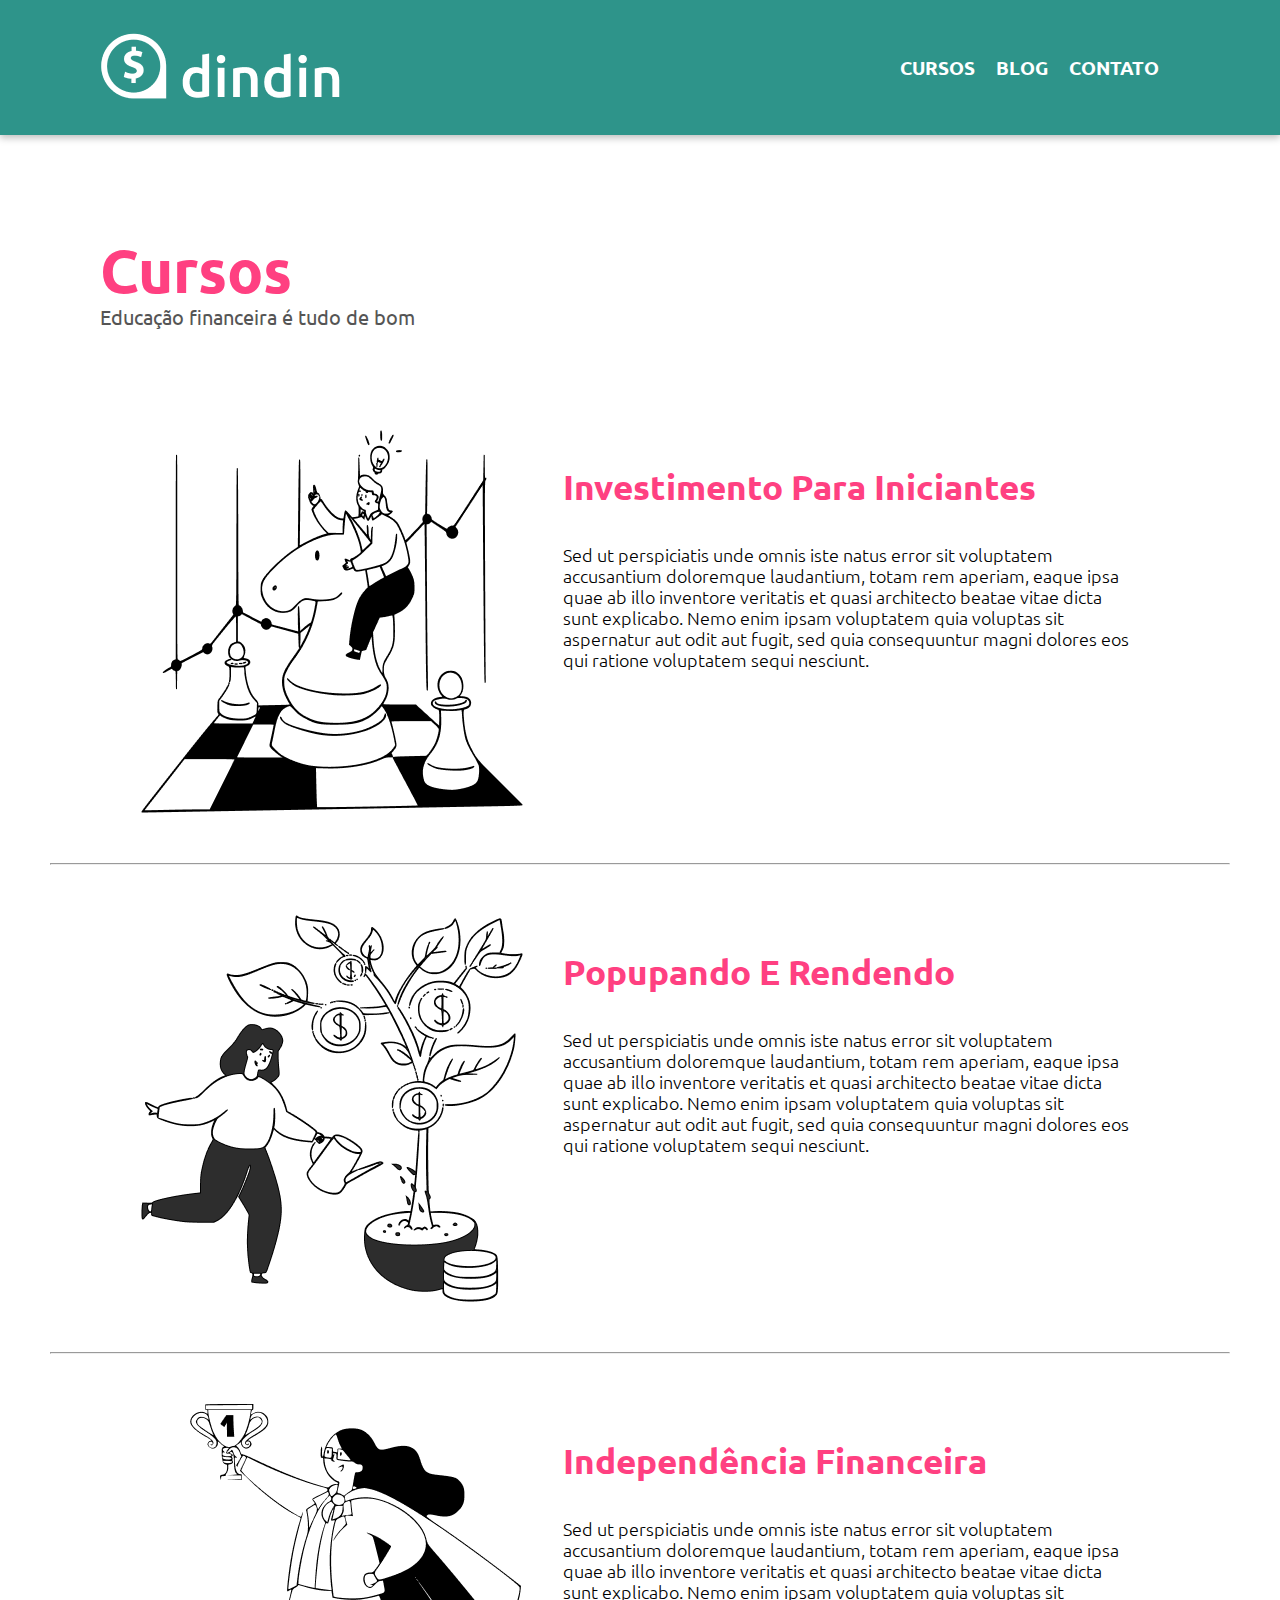
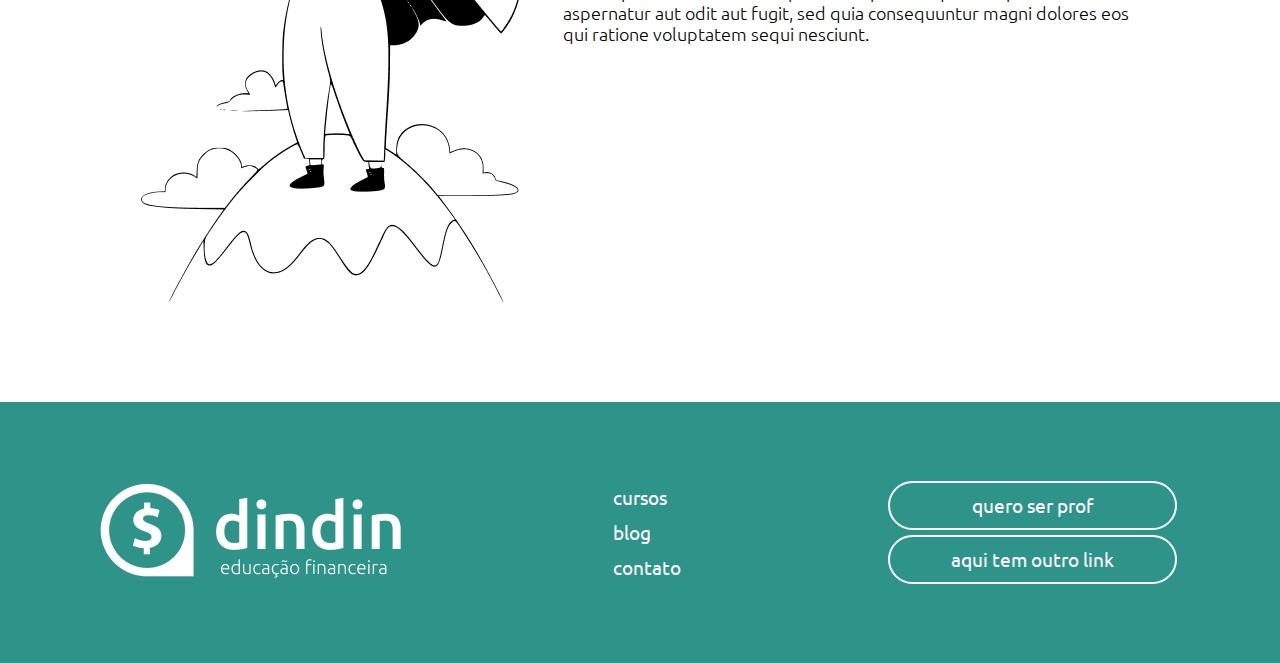
==== index.html @ d04f0b4e "first" ====
<!DOCTYPE html>
<html lang="en">

<head>
    <meta charset="UTF-8">
    <meta http-equiv="X-UA-Compatible" content="IE=edge">
    <meta name="viewport" content="width=device-width, initial-scale=1.0">
    <link rel="stylesheet" type="text/css" href="estilo.css">
    <title>DinDin</title>
</head>

<body>
    <div class="principal">
        <div class="topo">
            <div class="topo-logo">
                <h1>dindin</h1>
                <img src="/dindin-imagens/logo-header.png" alt="dindin-logo">
            </div>
            <div class="topo-menu">
                
                <ul class="menu">
                    <a href="cursos.html">
                        <li>cursos</li>
                    </a>
                    <a href="blog.html">
                        <li id="item-receitas">blog</li>

                    </a>
                    <a href="contato.html">
                        <li>contato</li>
                    </a>
                </ul>
                <div class="menu-icon">
                    <img src="/dindin-imagens/menu_FILL0_wght400_GRAD0_opsz48.png" alt="menu">
                </div>
            </div>
        </div>
        <div class="conteudo-principal">
            <div id="titulo-cursos">
                <h1>Cursos</h1>
                <p>Educação financeira é tudo de bom</p>
            </div>
            <div class="caixa">
                <img src="/dindin-imagens/ilustra-poupando.png" alt="fig1">
                <div id="caixa-texto">
                    <h1>Investimento para iniciantes</h1>
                    <p> Sed ut perspiciatis unde omnis iste natus error sit voluptatem accusantium doloremque laudantium, totam rem aperiam, eaque ipsa quae ab illo inventore veritatis et quasi architecto beatae vitae dicta sunt explicabo. Nemo enim ipsam voluptatem quia voluptas sit aspernatur aut odit aut fugit, sed quia consequuntur magni dolores eos qui ratione voluptatem sequi nesciunt. </p>
                </div>
            </div><hr>
            <div class="caixa">
                <img src="/dindin-imagens/ilustra-investimento.png" alt="fig1">
                <div id="caixa-texto">
                    <h1>Popupando e rendendo</h1>
                    <p> Sed ut perspiciatis unde omnis iste natus error sit voluptatem accusantium doloremque laudantium, totam rem aperiam, eaque ipsa quae ab illo inventore veritatis et quasi architecto beatae vitae dicta sunt explicabo. Nemo enim ipsam voluptatem quia voluptas sit aspernatur aut odit aut fugit, sed quia consequuntur magni dolores eos qui ratione voluptatem sequi nesciunt. </p>
                </div>
            </div><hr>
            <div class="caixa">
                <img src="/dindin-imagens/ilustra-independencia.png" alt="fig1">
                <div id="caixa-texto">
                    <h1>Independência financeira</h1>
                    <p> Sed ut perspiciatis unde omnis iste natus error sit voluptatem accusantium doloremque laudantium, totam rem aperiam, eaque ipsa quae ab illo inventore veritatis et quasi architecto beatae vitae dicta sunt explicabo. Nemo enim ipsam voluptatem quia voluptas sit aspernatur aut odit aut fugit, sed quia consequuntur magni dolores eos qui ratione voluptatem sequi nesciunt. </p>
                </div>
            </div>
        </div>    
        <div class="rodape">
            
                <div class="rodape-logo">
                    <img src="/dindin-imagens/logo-footer.png" alt="logo">
                </div>
                <div class="rodape-menu">
                    <ul class="menu">
                        <a href="cursos.html">
                            <li>cursos</li>
                        </a>
                        <a href="blog.html">
                            <li id="item-receitas">blog</li>

                        </a>
                        <a href="contato.html">
                            <li>contato</li>
                        </a>
                    </ul>
                </div>
                <div class="rodape-button">
                    <input type="submit" value="quero ser prof">
                    <input type="submit" value="aqui tem outro link">
                </div>
            
        </div>
    </div>
    </body>
    
    </html>
---- estilo.css ----
@import url('https://fonts.googleapis.com/css2?family=Montserrat:ital,wght@0,100;0,200;0,300;0,400;0,500;0,600;0,700;0,800;0,900;1,100;1,200;1,300;1,400;1,500;1,600;1,700;1,800;1,900&family=Ubuntu:ital,wght@0,300;0,400;0,500;0,700;1,300;1,400;1,500;1,700&display=swap');

*{
    margin: 0;
    padding: 0;
    box-sizing: border-box;
    font-family: 'Ubuntu', sans-serif;
}

li, a{
    text-decoration: none;
    list-style: none;
    color: white;
    text-transform: uppercase;
    font-size: 1.1em;
    font-weight: 700;
}

.topo-menu ul{
    display: flex;
}
.topo-menu li{
    margin-right: 21px;
}

.topo-menu{
    display: flex;
    flex-wrap: wrap;
    align-items: center;
    justify-items: center;
    justify-content: center;
}

.topo{
    background-color:#2E948A;
    width: 100vw;
    min-height: 15vh;
    display: flex;
    flex-wrap: wrap;
    justify-content: space-between;
    padding: 0 100px;
    align-content: center;
    box-shadow: 0px 3px 7px rgba(0, 0, 0, 0.25);
}

.topo-logo h1{
    visibility: hidden;
    font-size: 0.1em;
}

/* .topo-logo{
    border: 1px solid purple;
}  */

.topo-menu li:hover{
    font-size: 1.5em;
    transition: 0.3s;
    
}

.conteudo-principal{
   padding: 50px;
}

.topo .menu-icon{
    visibility: hidden;
    position: absolute;
    /* border: 1px solid red; */
}



.rodape{
    min-height: 29vh;
    background-color:#2E948A;
    width: 100vw;
    display: flex;
    align-items: center;
    justify-content: space-around;
}

/* .rodape .rodape-menu{
    border: 1px solid red;
}

.rodape-logo{
    border: 1px solid red;
} */

/* .rodape .rodape-button{
    border: 1px solid red;
} */

.rodape .rodape-menu li{
    font-weight: 400;
    text-transform: lowercase;
    padding: 5px;
}

.rodape .rodape-button input{
    
    padding: 10px;
    margin: 5px;
    width: 289px;
    display: block;
    border: 2px solid #FFFFFF;
    font-size: 1.2em;
    color: #FFFFFF;
    background-color:#2E948A;
    border-radius: 62px;
    text-transform: lowercase;
}

.conteudo-principal #titulo-cursos{
    padding: 50px;
    /* border: 1px solid black; */
}

.conteudo-principal #titulo-cursos h1{
    text-transform: capitalize;
    font-weight: 700;
    font-size: 60px;
    line-height: 69px;
    color: #FF4081;
}
.conteudo-principal #titulo-cursos p{
    font-weight: 400;
    font-size: 20px;
    color: #555555;
}

.conteudo-principal .caixa{
    padding: 50px;
    /* border: 1px solid black; */
    display: flex;
    justify-content: space-evenly;
}

.conteudo-principal .caixa #caixa-texto{
    /* background-color: red; */
    width: 45vw;
}

.conteudo-principal .caixa #caixa-texto h1{
    text-transform: capitalize;
    font-weight: 700;
    font-size: 35px;
    line-height: 40px;
    color: #FF4081;
    margin: 37px 0px;
}

.conteudo-principal .caixa #caixa-texto p{
    font-weight: 300;
    font-size: 18px;
    line-height: 21px;
    color: #000000;
}

/* .conteudo-principal .caixa img{
    background-color: purple;
} */


@media only screen and (max-width: 750px){
 

    .topo .menu-icon{
        visibility: visible;
        border: 1px solid red;
    }
    
    .topo-menu{
        /* border: 1px solid red; */
        visibility: hidden;
        padding: 30px;
    }

    .topo-logo{
        margin: 0;
    }
    .topo{
        
        justify-items: center;
        justify-content: center;
        display: flex;
        align-items: center;
        align-content: center;
    }

    .rodape{
        /* border: 1px solid red; */
        flex-direction: column;
        flex-wrap: wrap;
    }

    .rodape div{
        /* border: 1px solid red; */
        margin: 15px;
    }

    .conteudo-principal .caixa{
        box-sizing: border-box;
        flex-direction: column;
        align-items: center;
    }

    .conteudo-principal .caixa #caixa-texto{
       display: block;
       min-width: 350px;
    }

}
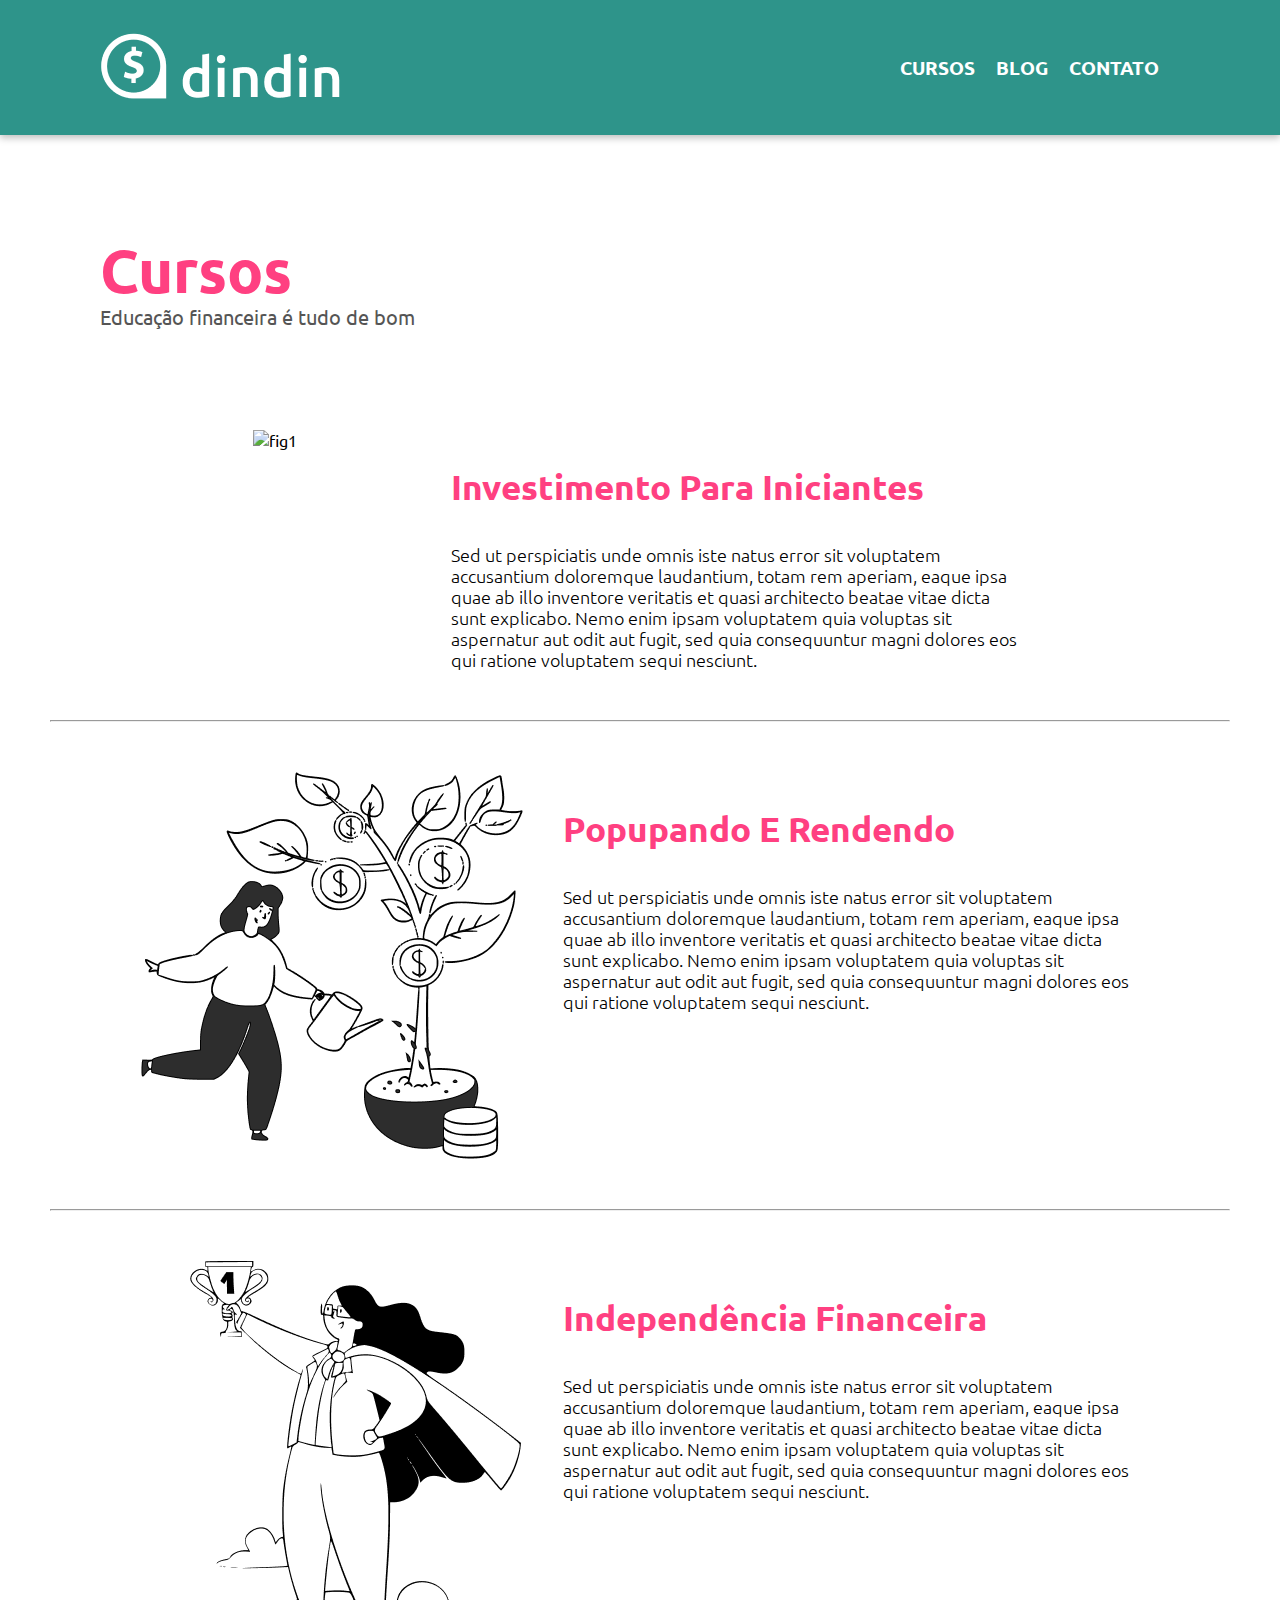
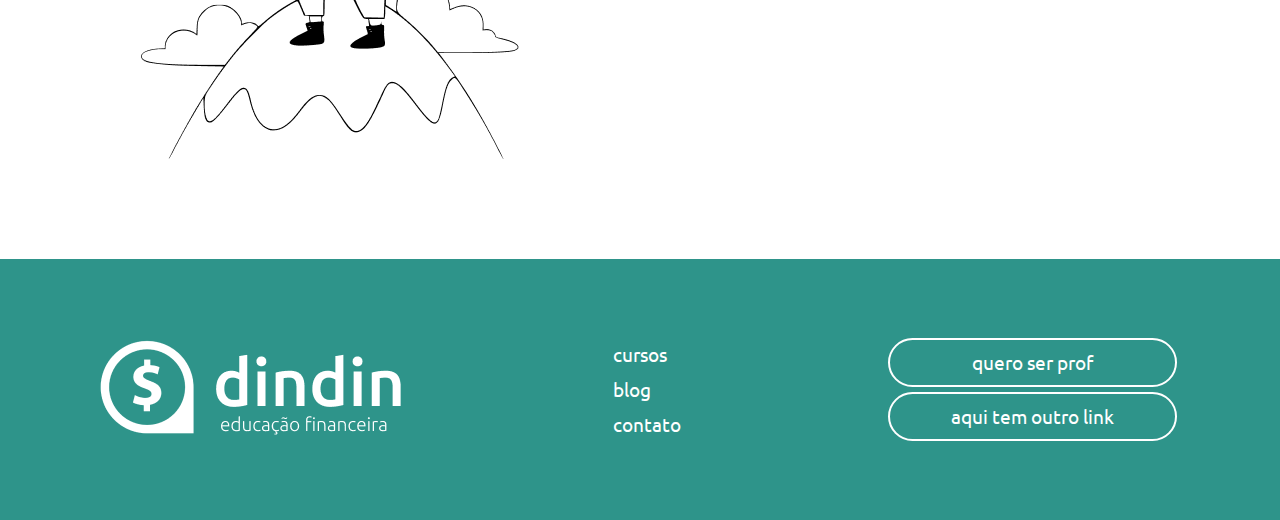
==== commit 34817974: "Update index.html" ====
--- a/index.html
+++ b/index.html
@@ -14,7 +14,7 @@
         <div class="topo">
             <div class="topo-logo">
                 <h1>dindin</h1>
-                <img src="/dindin-imagens/logo-header.png" alt="dindin-logo">
+                <img src="dindin-imagens/logo-header.png" alt="dindin-logo">
             </div>
             <div class="topo-menu">
                 
@@ -31,7 +31,7 @@
                     </a>
                 </ul>
                 <div class="menu-icon">
-                    <img src="/dindin-imagens/menu_FILL0_wght400_GRAD0_opsz48.png" alt="menu">
+                    <img src="dindin-imagens/menu_FILL0_wght400_GRAD0_opsz48.png" alt="menu">
                 </div>
             </div>
         </div>
@@ -41,21 +41,21 @@
                 <p>Educação financeira é tudo de bom</p>
             </div>
             <div class="caixa">
-                <img src="/dindin-imagens/ilustra-poupando.png" alt="fig1">
+                <img src="/indin-imagens/ilustra-poupando.png" alt="fig1">
                 <div id="caixa-texto">
                     <h1>Investimento para iniciantes</h1>
                     <p> Sed ut perspiciatis unde omnis iste natus error sit voluptatem accusantium doloremque laudantium, totam rem aperiam, eaque ipsa quae ab illo inventore veritatis et quasi architecto beatae vitae dicta sunt explicabo. Nemo enim ipsam voluptatem quia voluptas sit aspernatur aut odit aut fugit, sed quia consequuntur magni dolores eos qui ratione voluptatem sequi nesciunt. </p>
                 </div>
             </div><hr>
             <div class="caixa">
-                <img src="/dindin-imagens/ilustra-investimento.png" alt="fig1">
+                <img src="dindin-imagens/ilustra-investimento.png" alt="fig1">
                 <div id="caixa-texto">
                     <h1>Popupando e rendendo</h1>
                     <p> Sed ut perspiciatis unde omnis iste natus error sit voluptatem accusantium doloremque laudantium, totam rem aperiam, eaque ipsa quae ab illo inventore veritatis et quasi architecto beatae vitae dicta sunt explicabo. Nemo enim ipsam voluptatem quia voluptas sit aspernatur aut odit aut fugit, sed quia consequuntur magni dolores eos qui ratione voluptatem sequi nesciunt. </p>
                 </div>
             </div><hr>
             <div class="caixa">
-                <img src="/dindin-imagens/ilustra-independencia.png" alt="fig1">
+                <img src="dindin-imagens/ilustra-independencia.png" alt="fig1">
                 <div id="caixa-texto">
                     <h1>Independência financeira</h1>
                     <p> Sed ut perspiciatis unde omnis iste natus error sit voluptatem accusantium doloremque laudantium, totam rem aperiam, eaque ipsa quae ab illo inventore veritatis et quasi architecto beatae vitae dicta sunt explicabo. Nemo enim ipsam voluptatem quia voluptas sit aspernatur aut odit aut fugit, sed quia consequuntur magni dolores eos qui ratione voluptatem sequi nesciunt. </p>
@@ -65,7 +65,7 @@
         <div class="rodape">
             
                 <div class="rodape-logo">
-                    <img src="/dindin-imagens/logo-footer.png" alt="logo">
+                    <img src="dindin-imagens/logo-footer.png" alt="logo">
                 </div>
                 <div class="rodape-menu">
                     <ul class="menu">
@@ -90,4 +90,4 @@
     </div>
     </body>
     
-    </html>+    </html>
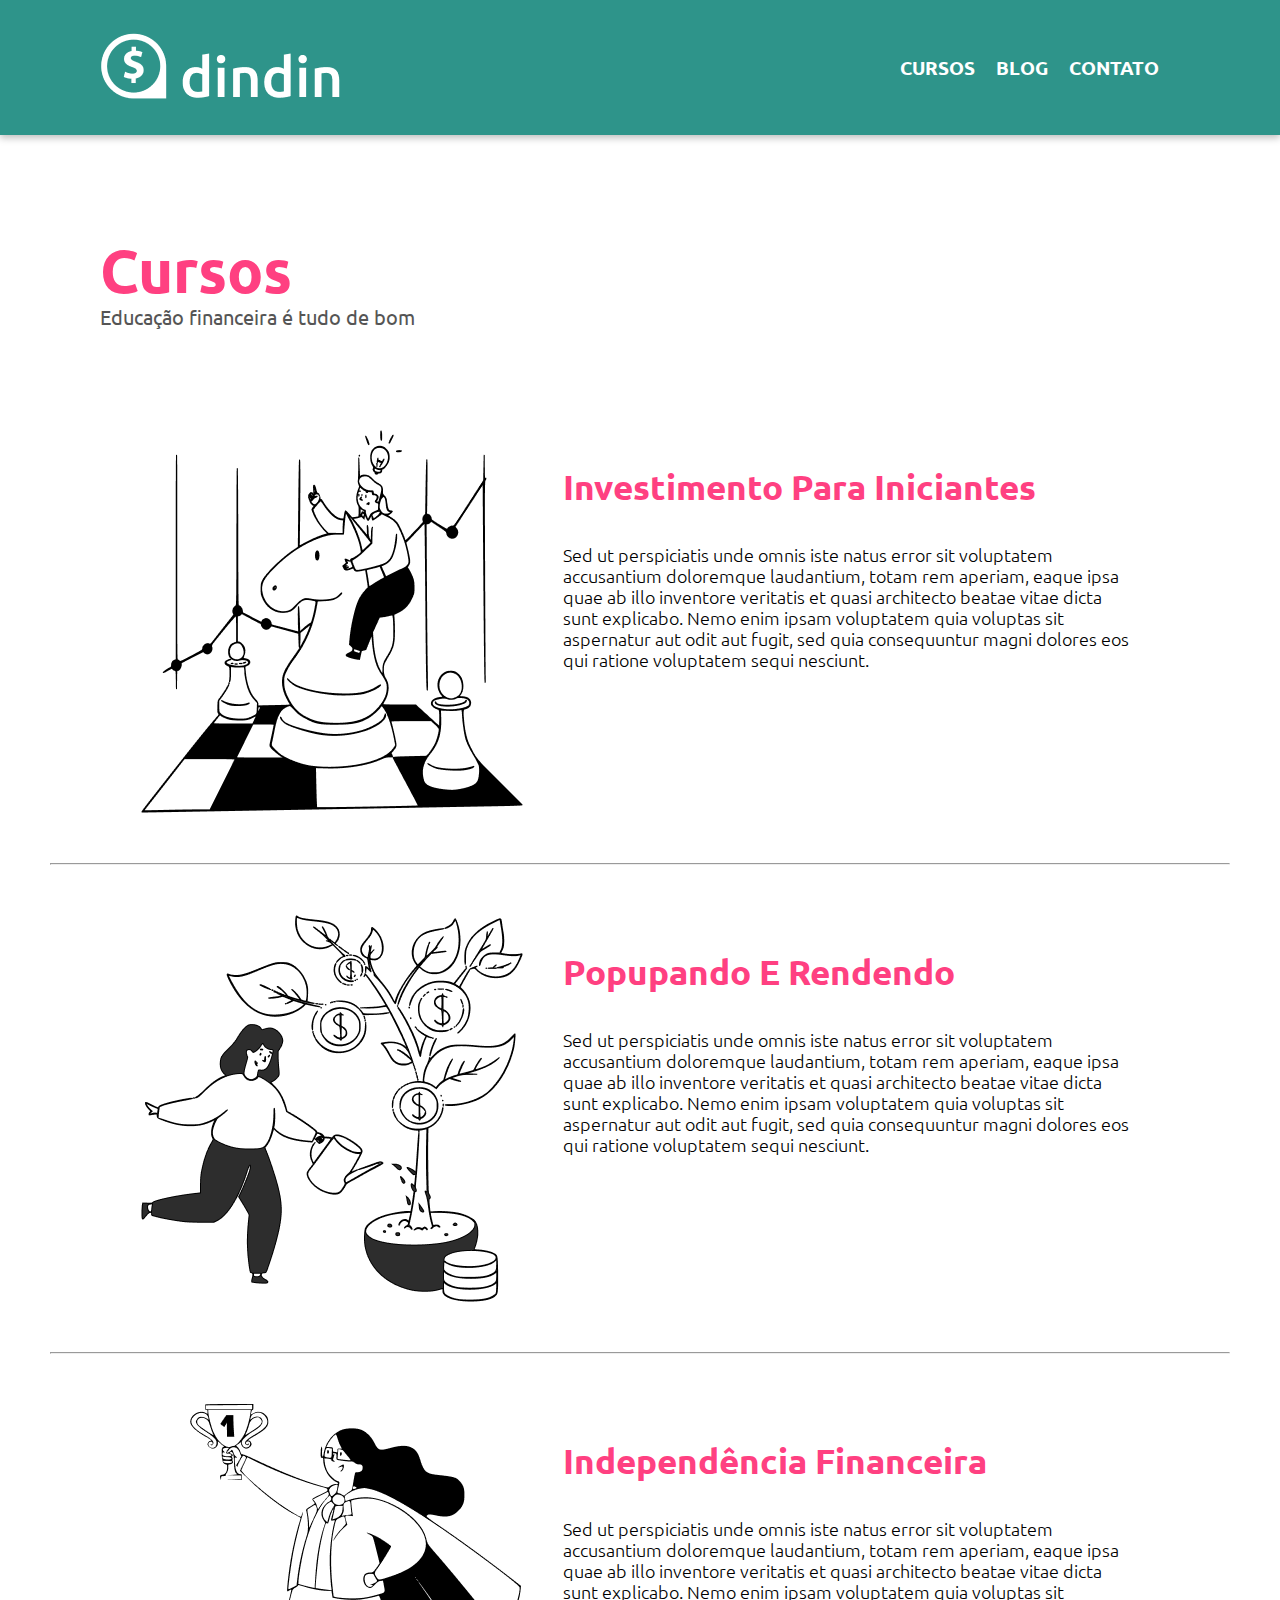
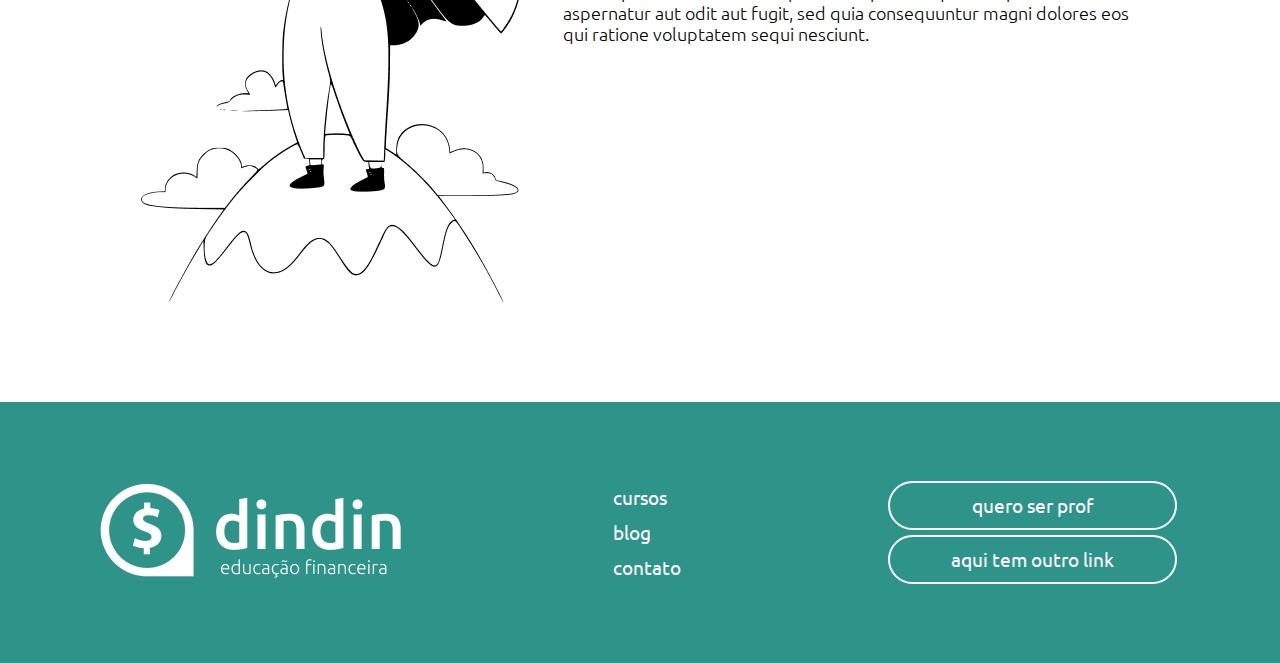
==== commit ba814550: "Update index.html" ====
--- a/index.html
+++ b/index.html
@@ -41,7 +41,7 @@
                 <p>Educação financeira é tudo de bom</p>
             </div>
             <div class="caixa">
-                <img src="/indin-imagens/ilustra-poupando.png" alt="fig1">
+                <img src="dindin-imagens/ilustra-poupando.png" alt="fig1">
                 <div id="caixa-texto">
                     <h1>Investimento para iniciantes</h1>
                     <p> Sed ut perspiciatis unde omnis iste natus error sit voluptatem accusantium doloremque laudantium, totam rem aperiam, eaque ipsa quae ab illo inventore veritatis et quasi architecto beatae vitae dicta sunt explicabo. Nemo enim ipsam voluptatem quia voluptas sit aspernatur aut odit aut fugit, sed quia consequuntur magni dolores eos qui ratione voluptatem sequi nesciunt. </p>
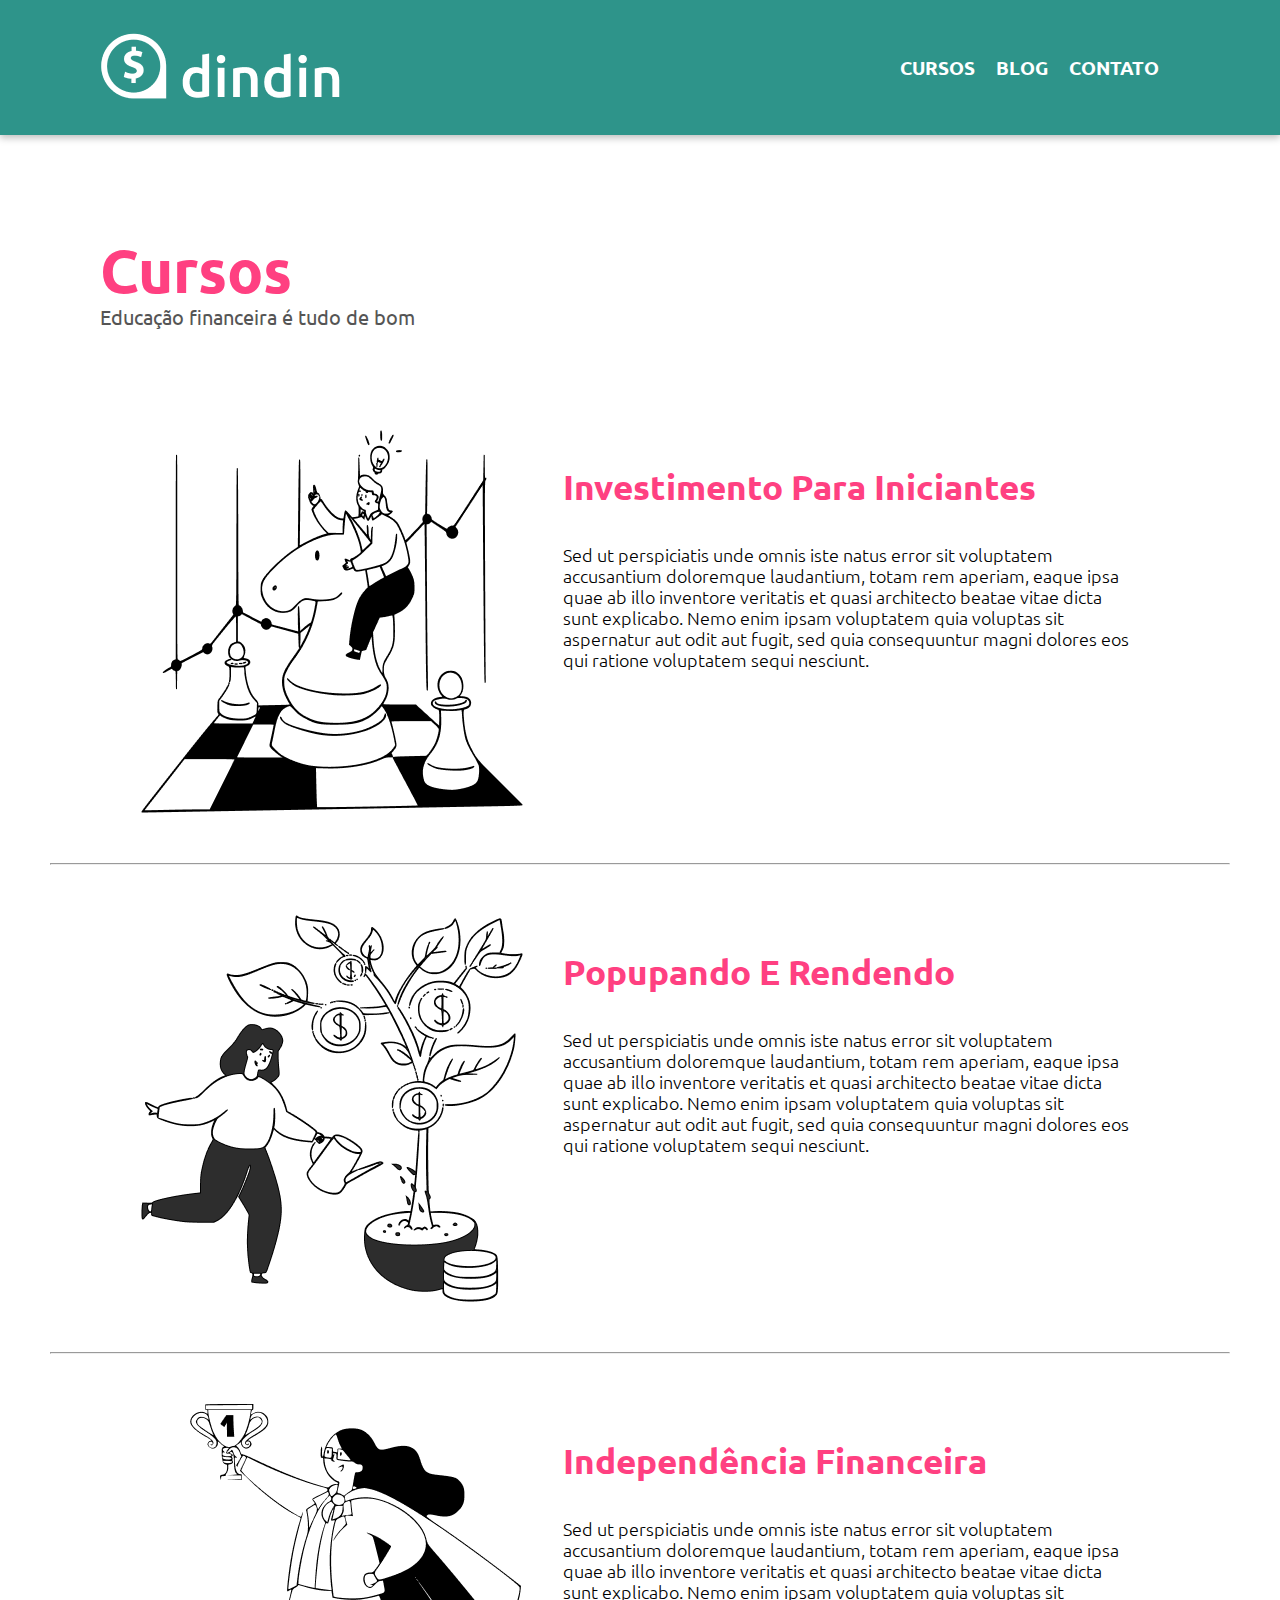
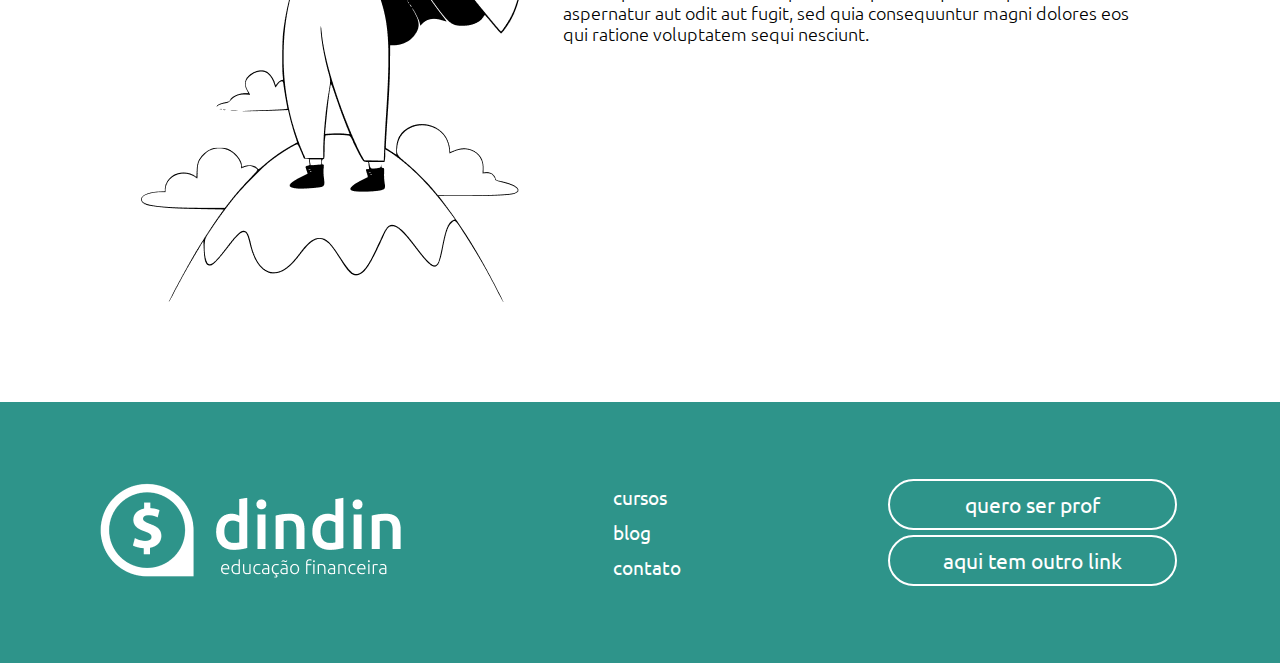
==== commit f4aa4c38: "pagina-cursos" ====
--- a/index.html
+++ b/index.html
@@ -82,8 +82,12 @@
                     </ul>
                 </div>
                 <div class="rodape-button">
-                    <input type="submit" value="quero ser prof">
-                    <input type="submit" value="aqui tem outro link">
+                    <a href="#">
+                         <input type="submit" value="quero ser prof">
+                    </a>
+                    <a href="#">
+                        <input type="submit" value="aqui tem outro link">
+                    </a>
                 </div>
             
         </div>
--- a/estilo.css
+++ b/estilo.css
@@ -98,7 +98,7 @@
 }
 
 .rodape .rodape-button input{
-    
+    cursor: pointer;
     padding: 10px;
     margin: 5px;
     width: 289px;
@@ -163,11 +163,10 @@
 
 
 @media only screen and (max-width: 750px){
- 
 
     .topo .menu-icon{
         visibility: visible;
-        border: 1px solid red;
+        /* border: 1px solid red; */
     }
     
     .topo-menu{
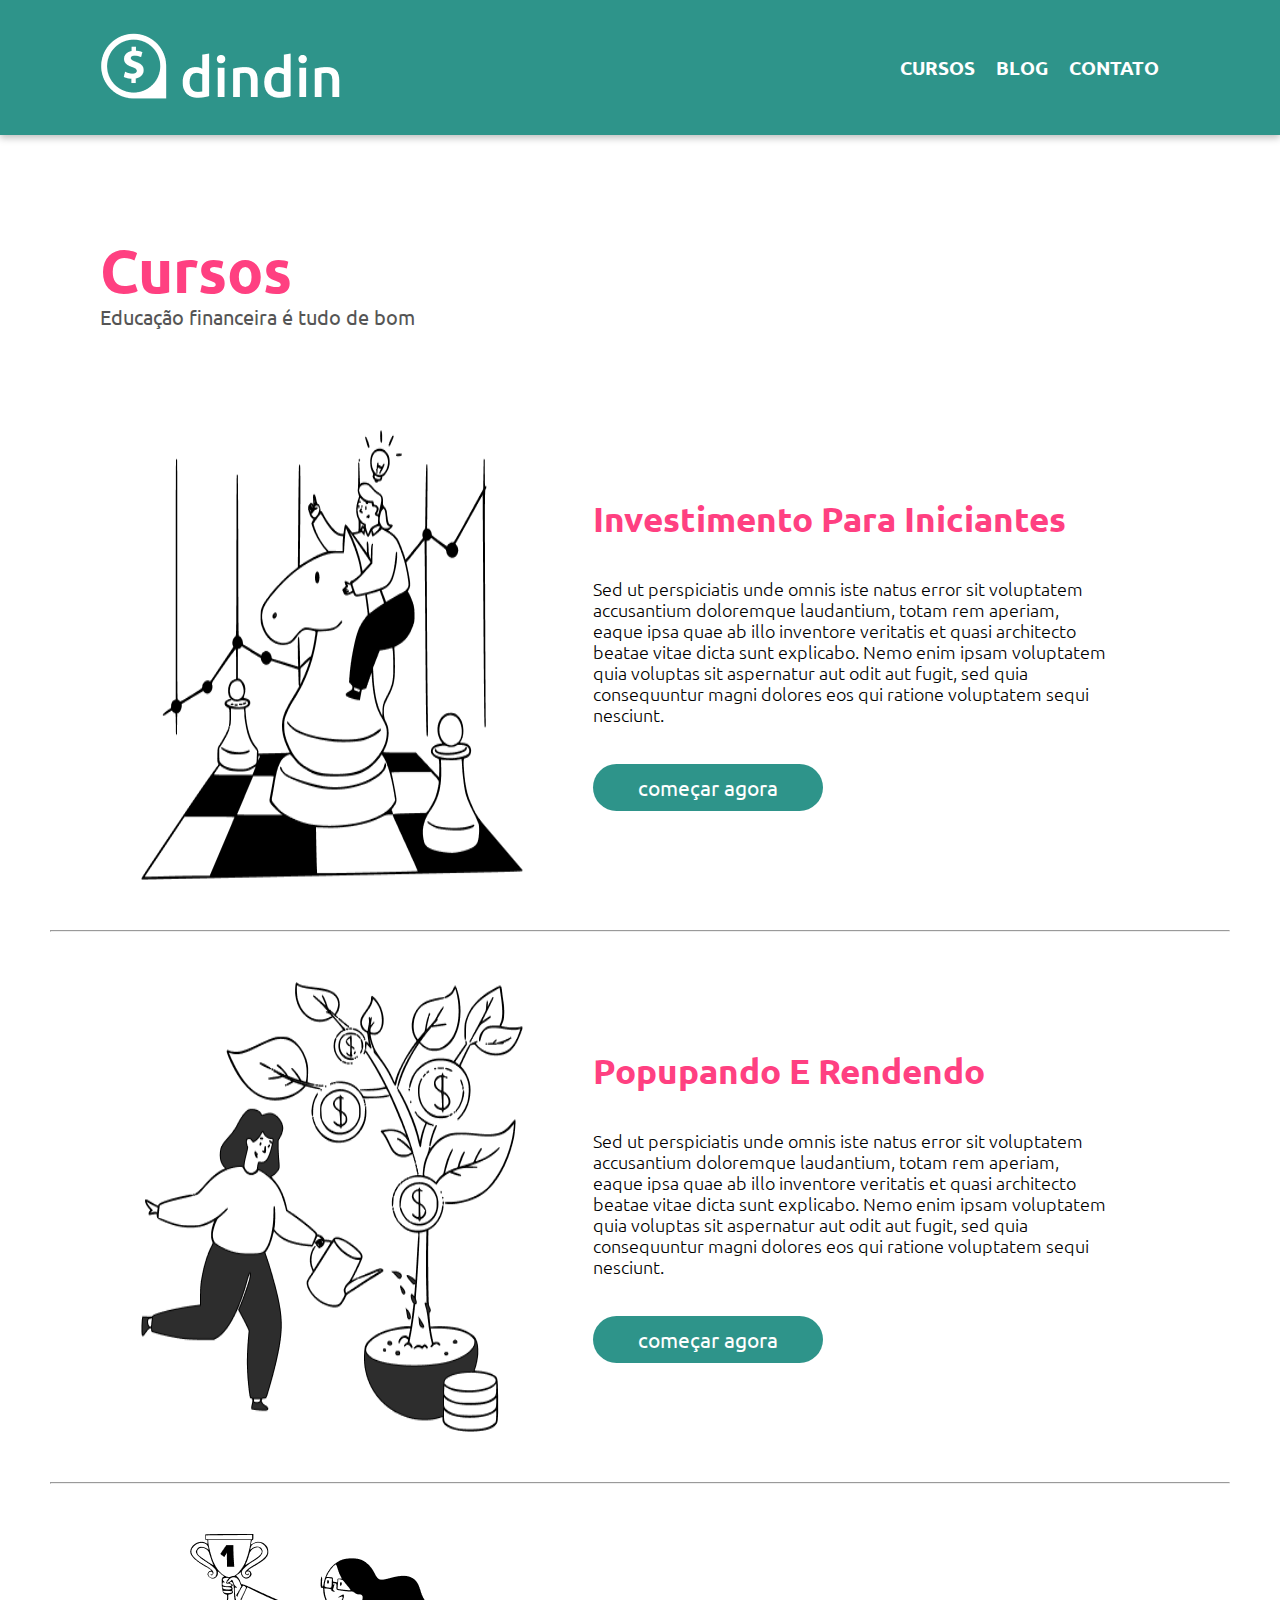
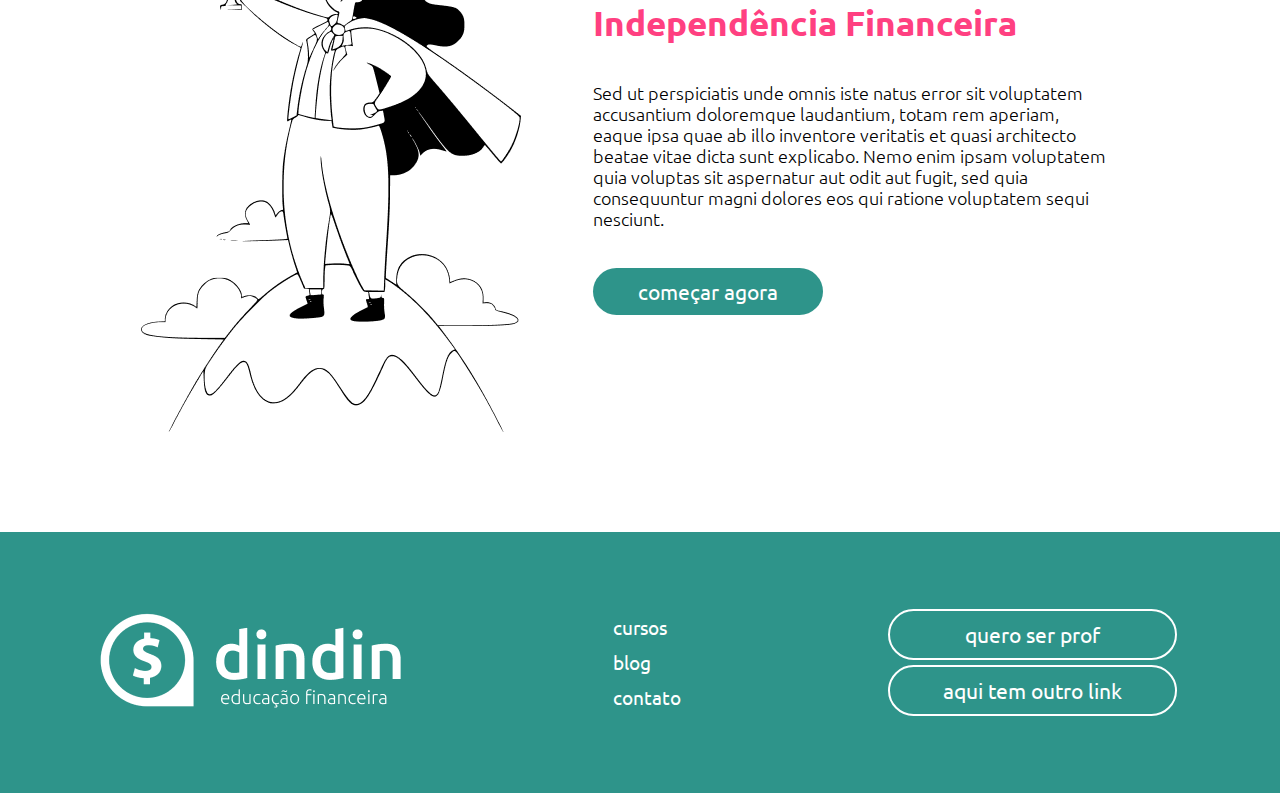
==== commit 66048efa: "pag-cursos-update2" ====
--- a/index.html
+++ b/index.html
@@ -45,6 +45,11 @@
                 <div id="caixa-texto">
                     <h1>Investimento para iniciantes</h1>
                     <p> Sed ut perspiciatis unde omnis iste natus error sit voluptatem accusantium doloremque laudantium, totam rem aperiam, eaque ipsa quae ab illo inventore veritatis et quasi architecto beatae vitae dicta sunt explicabo. Nemo enim ipsam voluptatem quia voluptas sit aspernatur aut odit aut fugit, sed quia consequuntur magni dolores eos qui ratione voluptatem sequi nesciunt. </p>
+                    <div class="caixa-button">
+                        <a href="#">
+                            <input type="submit" value="começar agora">
+                        </a>
+                    </div>
                 </div>
             </div><hr>
             <div class="caixa">
@@ -52,6 +57,11 @@
                 <div id="caixa-texto">
                     <h1>Popupando e rendendo</h1>
                     <p> Sed ut perspiciatis unde omnis iste natus error sit voluptatem accusantium doloremque laudantium, totam rem aperiam, eaque ipsa quae ab illo inventore veritatis et quasi architecto beatae vitae dicta sunt explicabo. Nemo enim ipsam voluptatem quia voluptas sit aspernatur aut odit aut fugit, sed quia consequuntur magni dolores eos qui ratione voluptatem sequi nesciunt. </p>
+                    <div class="caixa-button">
+                        <a href="#">
+                            <input type="submit" value="começar agora">
+                        </a>
+                    </div>
                 </div>
             </div><hr>
             <div class="caixa">
@@ -59,7 +69,13 @@
                 <div id="caixa-texto">
                     <h1>Independência financeira</h1>
                     <p> Sed ut perspiciatis unde omnis iste natus error sit voluptatem accusantium doloremque laudantium, totam rem aperiam, eaque ipsa quae ab illo inventore veritatis et quasi architecto beatae vitae dicta sunt explicabo. Nemo enim ipsam voluptatem quia voluptas sit aspernatur aut odit aut fugit, sed quia consequuntur magni dolores eos qui ratione voluptatem sequi nesciunt. </p>
+                    <div class="caixa-button">
+                        <a href="#">
+                            <input type="submit" value="começar agora">
+                        </a>
+                    </div>
                 </div>
+                
             </div>
         </div>    
         <div class="rodape">
--- a/estilo.css
+++ b/estilo.css
@@ -67,8 +67,6 @@
     position: absolute;
     /* border: 1px solid red; */
 }
-
-
 
 .rodape{
     min-height: 29vh;
@@ -134,12 +132,19 @@
     /* border: 1px solid black; */
     display: flex;
     justify-content: space-evenly;
+    flex-wrap: wrap;
 }
 
 .conteudo-principal .caixa #caixa-texto{
-    /* background-color: red; */
+    /* border: 1px solid black; */
+    padding: 30px;
     width: 45vw;
-}
+    display: flex;
+    flex-direction: column;
+    justify-content: space-evenly;
+    height: 50vh;
+}
+
 
 .conteudo-principal .caixa #caixa-texto h1{
     text-transform: capitalize;
@@ -147,7 +152,6 @@
     font-size: 35px;
     line-height: 40px;
     color: #FF4081;
-    margin: 37px 0px;
 }
 
 .conteudo-principal .caixa #caixa-texto p{
@@ -155,14 +159,23 @@
     font-size: 18px;
     line-height: 21px;
     color: #000000;
-}
-
-/* .conteudo-principal .caixa img{
-    background-color: purple;
-} */
-
-
-@media only screen and (max-width: 750px){
+    /* border: 1px solid red; */
+}
+
+.conteudo-principal .caixa input{
+    border: 0;
+    cursor: pointer;
+    padding: 10px;
+    width: 230px;
+    font-size: 1.2em;
+    color: #FFFFFF;
+    background-color:#2E948A;
+    border-radius: 62px;
+    text-transform: lowercase;
+}
+
+
+@media only screen and (max-width: 850px){
 
     .topo .menu-icon{
         visibility: visible;
@@ -199,14 +212,20 @@
     }
 
     .conteudo-principal .caixa{
+        justify-items: center;
         box-sizing: border-box;
         flex-direction: column;
         align-items: center;
+        
     }
 
     .conteudo-principal .caixa #caixa-texto{
-       display: block;
-       min-width: 350px;
-    }
-
+        display: flex;
+        justify-items: center;
+        min-width: 370px;
+        height: 60vh;
+        align-content: space-around;
+     }
+
+    
 }